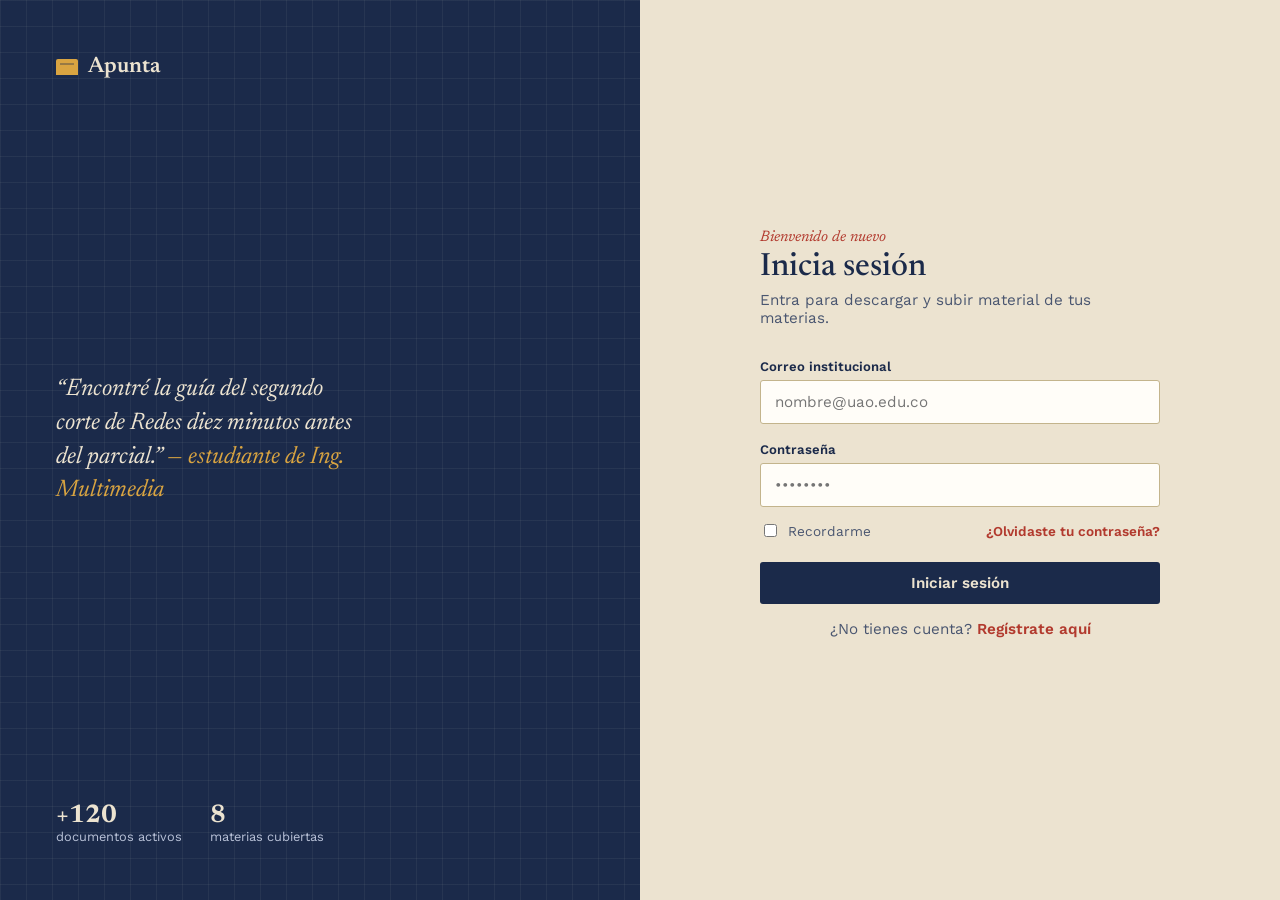
==== login.html @ 5067c1ab "Web Se hace la actualizacion del login, index, los estilos css, el main js, todo como estructural y " ====
<head>
<meta charset="UTF-8">
<meta name="viewport" content="width=device-width, initial-scale=1">
<title>Iniciar sesión — Apunta</title>
<link rel="stylesheet" href="css/styles.css">
</head>
<body>

<div class="auth-shell">
  <aside class="auth-side grid-texture">
    <a href="index.html" class="brand"><span class="tab"></span>Apunta</a>
    <p class="auth-quote">“Encontré la guía del segundo corte de Redes diez minutos antes del parcial.” <span>— estudiante de Ing. Multimedia</span></p>
    <div class="auth-stat">
      <div><strong>+120</strong><small>documentos activos</small></div>
      <div><strong>8</strong><small>materias cubiertas</small></div>
    </div>
  </aside>

  <div class="auth-main">
    <div class="auth-card">
      <p class="kicker">Bienvenido de nuevo</p>
      <h1>Inicia sesión</h1>
      <p>Entra para descargar y subir material de tus materias.</p>

      <div class="form-status ok" id="formStatus">Inicio de sesión simulado — aún no hay backend conectado.</div>

      <form id="loginForm" novalidate>
        <div class="field">
          <label for="correo">Correo institucional</label>
          <input type="email" id="correo" name="correo" placeholder="nombre@uao.edu.co" required>
        </div>
        <div class="field">
          <label for="contrasena">Contraseña</label>
          <input type="password" id="contrasena" name="contrasena" placeholder="••••••••" required>
        </div>

        <div class="form-row-between">
          <label class="checkbox-line"><input type="checkbox" id="recordar"> Recordarme</label>
          <a href="#" class="link-pen">¿Olvidaste tu contraseña?</a>
        </div>

        <button type="submit" class="btn btn-primary btn-block">Iniciar sesión</button>
      </form>

      <p class="auth-switch">¿No tienes cuenta? <a href="registro.html" class="link-pen">Regístrate aquí</a></p>
    </div>
  </div>
</div>

<script src="js/main.js"></script>
</body>
</html>
---- css/styles.css ----
/* ============================================================
   gestorRecursos — sistema de diseño
   Metáfora visual: carpeta de archivo académico / fichas de apuntes
   ============================================================ */

@import url('https://fonts.googleapis.com/css2?family=Newsreader:ital,opsz,wght@0,6..72,400;0,6..72,500;0,6..72,600;1,6..72,400&family=Work+Sans:wght@400;500;600;700&display=swap');

:root {
  --ink: #1b2a4a;
  --ink-light: #4a5670;
  --paper: #ece3d0;
  --paper-deep: #e2d6ba;
  --card: #fffdf8;
  --folder: #d9a441;
  --folder-dark: #b9852b;
  --pen: #b23a2e;
  --line: #d8cbae;
  --line-strong: #c3b48c;

  --serif: 'Newsreader', Georgia, serif;
  --sans: 'Work Sans', -apple-system, BlinkMacSystemFont, sans-serif;

  --radius: 3px;
  --max-w: 1120px;
}

* { box-sizing: border-box; }

html { scroll-behavior: smooth; }

body {
  margin: 0;
  font-family: var(--sans);
  color: var(--ink);
  background: var(--paper);
  -webkit-font-smoothing: antialiased;
}

img { max-width: 100%; display: block; }

a { color: inherit; }

.wrap {
  max-width: var(--max-w);
  margin: 0 auto;
  padding: 0 24px;
}

/* ---------- Texture: cuaderno cuadriculado sutil ---------- */
.grid-texture {
  background-image:
    linear-gradient(var(--line) 1px, transparent 1px),
    linear-gradient(90deg, var(--line) 1px, transparent 1px);
  background-size: 28px 28px;
  background-position: -1px -1px;
}

/* ---------- Header ---------- */
.site-header {
  position: sticky;
  top: 0;
  z-index: 40;
  background: var(--paper);
  border-bottom: 1px solid var(--line-strong);
}

.site-header .bar {
  display: flex;
  align-items: center;
  justify-content: space-between;
  padding: 18px 24px;
  max-width: var(--max-w);
  margin: 0 auto;
}

.brand {
  display: flex;
  align-items: center;
  gap: 10px;
  font-family: var(--serif);
  font-size: 1.4rem;
  font-weight: 600;
  text-decoration: none;
  color: var(--ink);
}

.brand .tab {
  width: 22px;
  height: 16px;
  background: var(--folder);
  border-radius: 2px 2px 0 0;
  position: relative;
}
.brand .tab::after {
  content: '';
  position: absolute;
  inset: 4px 4px auto 4px;
  height: 2px;
  background: rgba(27,42,74,0.35);
}

nav.main-nav {
  display: flex;
  align-items: center;
  gap: 32px;
}

nav.main-nav a {
  text-decoration: none;
  font-size: 0.95rem;
  color: var(--ink-light);
  transition: color .15s ease;
}
nav.main-nav a:hover { color: var(--ink); }

.nav-actions { display: flex; align-items: center; gap: 14px; }

.menu-toggle {
  display: none;
  background: none;
  border: 1px solid var(--line-strong);
  border-radius: var(--radius);
  padding: 8px 10px;
  cursor: pointer;
}
.menu-toggle span,
.menu-toggle span::before,
.menu-toggle span::after {
  content: '';
  display: block;
  width: 18px;
  height: 2px;
  background: var(--ink);
  position: relative;
}
.menu-toggle span::before { position: absolute; top: -6px; }
.menu-toggle span::after { position: absolute; top: 6px; }

/* ---------- Buttons ---------- */
.btn {
  display: inline-flex;
  align-items: center;
  justify-content: center;
  gap: 8px;
  padding: 11px 22px;
  border-radius: var(--radius);
  font-family: var(--sans);
  font-weight: 600;
  font-size: 0.95rem;
  text-decoration: none;
  border: 1px solid transparent;
  cursor: pointer;
  transition: transform .12s ease, box-shadow .12s ease, background .15s ease;
}
.btn:active { transform: translateY(1px); }

.btn-primary {
  background: var(--ink);
  color: var(--paper);
}
.btn-primary:hover { background: #263a63; }

.btn-ghost {
  background: transparent;
  color: var(--ink);
  border-color: var(--line-strong);
}
.btn-ghost:hover { background: rgba(27,42,74,0.06); }

.btn-block { width: 100%; }

/* ---------- Hero ---------- */
.hero {
  padding: 88px 0 96px;
  position: relative;
  overflow: hidden;
}

.hero .wrap {
  display: grid;
  grid-template-columns: 1.1fr 0.9fr;
  gap: 56px;
  align-items: center;
}

.eyebrow-stamp {
  display: inline-block;
  font-family: var(--serif);
  font-style: italic;
  font-size: 0.95rem;
  color: var(--pen);
  border: 1.5px solid var(--pen);
  border-radius: 50% 50% 48% 52% / 55% 48% 52% 45%;
  padding: 6px 16px;
  transform: rotate(-4deg);
  margin-bottom: 22px;
}

.hero h1 {
  font-family: var(--serif);
  font-weight: 500;
  font-size: clamp(2.4rem, 4.4vw, 3.6rem);
  line-height: 1.08;
  margin: 0 0 22px;
  max-width: 14ch;
}

.hero h1 em {
  font-style: italic;
  color: var(--folder-dark);
}

.hero p.lede {
  font-size: 1.1rem;
  line-height: 1.6;
  color: var(--ink-light);
  max-width: 46ch;
  margin: 0 0 32px;
}

.hero-actions { display: flex; gap: 14px; flex-wrap: wrap; margin-bottom: 28px; }

.hero-meta {
  display: flex;
  gap: 22px;
  font-size: 0.85rem;
  color: var(--ink-light);
}
.hero-meta strong { color: var(--ink); font-family: var(--serif); font-size: 1.05rem; display: block; }

/* ---------- Card stack (visual hero derecho) ---------- */
.card-stack {
  position: relative;
  height: 380px;
}

.index-card {
  position: absolute;
  width: 78%;
  background: var(--card);
  border: 1px solid var(--line-strong);
  border-radius: var(--radius);
  box-shadow: 0 10px 24px -10px rgba(27,42,74,0.28);
  padding: 20px 22px;
}

.index-card .subject {
  font-size: 0.72rem;
  letter-spacing: 0.02em;
  color: var(--folder-dark);
  font-weight: 600;
  margin-bottom: 8px;
}

.index-card h3 {
  font-family: var(--serif);
  font-weight: 500;
  font-size: 1.05rem;
  margin: 0 0 10px;
}

.index-card .ruled {
  height: 1px;
  background: repeating-linear-gradient(90deg, var(--line) 0 6px, transparent 6px 12px);
  margin: 8px 0;
}

.index-card .rating {
  display: flex;
  align-items: center;
  gap: 6px;
  font-size: 0.8rem;
  color: var(--ink-light);
  margin-top: 12px;
}
.index-card .rating .mark {
  color: var(--pen);
  font-family: var(--serif);
  font-style: italic;
  font-size: 1rem;
}

.card-1 { top: 0; left: 0; transform: rotate(-4deg); z-index: 3; }
.card-2 { top: 60px; left: 18%; transform: rotate(3deg); z-index: 2; }
.card-3 { top: 130px; left: 4%; transform: rotate(-1.5deg); z-index: 1; opacity: 0.9; }

/* ---------- Sections ---------- */
.section {
  padding: 84px 0;
  border-top: 1px solid var(--line-strong);
}

.section-head {
  max-width: 56ch;
  margin-bottom: 48px;
}

.section-head .kicker {
  font-family: var(--serif);
  font-style: italic;
  color: var(--pen);
  font-size: 1rem;
  margin: 0 0 8px;
}

.section-head h2 {
  font-family: var(--serif);
  font-weight: 500;
  font-size: clamp(1.7rem, 3vw, 2.3rem);
  margin: 0 0 14px;
  line-height: 1.2;
}

.section-head p {
  color: var(--ink-light);
  line-height: 1.6;
  margin: 0;
}

/* ---------- Steps (cómo funciona) ---------- */
.steps {
  display: grid;
  grid-template-columns: repeat(3, 1fr);
  gap: 28px;
}

.step {
  background: var(--card);
  border: 1px solid var(--line-strong);
  border-radius: var(--radius);
  padding: 28px 24px;
  position: relative;
}

.step .tab-label {
  position: absolute;
  top: -13px;
  left: 22px;
  background: var(--folder);
  color: var(--ink);
  font-family: var(--serif);
  font-weight: 600;
  font-size: 0.85rem;
  padding: 4px 12px;
  border-radius: 2px 2px 0 0;
}

.step h3 {
  font-family: var(--serif);
  font-weight: 500;
  font-size: 1.2rem;
  margin: 12px 0 10px;
}

.step p {
  color: var(--ink-light);
  line-height: 1.55;
  margin: 0;
  font-size: 0.95rem;
}

/* ---------- Materias grid ---------- */
.materias-grid {
  display: grid;
  grid-template-columns: repeat(4, 1fr);
  gap: 16px;
}

.materia-chip {
  background: var(--card);
  border: 1px solid var(--line-strong);
  border-left: 4px solid var(--folder);
  border-radius: var(--radius);
  padding: 16px 16px;
}

.materia-chip .n {
  font-family: var(--serif);
  font-weight: 500;
  font-size: 1.02rem;
  margin-bottom: 4px;
}

.materia-chip .s {
  font-size: 0.78rem;
  color: var(--ink-light);
}

/* ---------- CTA final ---------- */
.cta-band {
  background: var(--ink);
  color: var(--paper);
  border-radius: var(--radius);
  padding: 56px 48px;
  display: flex;
  align-items: center;
  justify-content: space-between;
  gap: 32px;
  flex-wrap: wrap;
}

.cta-band h2 {
  font-family: var(--serif);
  font-weight: 500;
  font-size: 1.8rem;
  margin: 0 0 8px;
  max-width: 18ch;
}

.cta-band p { color: #c9d2e4; margin: 0; max-width: 40ch; }

.cta-band .btn-primary {
  background: var(--folder);
  color: var(--ink);
}
.cta-band .btn-primary:hover { background: #e5b455; }

/* ---------- Footer ---------- */
footer.site-footer {
  border-top: 1px solid var(--line-strong);
  padding: 36px 0;
  font-size: 0.85rem;
  color: var(--ink-light);
}
footer.site-footer .wrap {
  display: flex;
  justify-content: space-between;
  align-items: center;
  flex-wrap: wrap;
  gap: 12px;
}

/* ============================================================
   Autenticación (login / registro)
   ============================================================ */

.auth-shell {
  min-height: 100vh;
  display: grid;
  grid-template-columns: 1fr 1fr;
}

.auth-side {
  background: var(--ink);
  color: var(--paper);
  padding: 56px;
  display: flex;
  flex-direction: column;
  justify-content: space-between;
  position: relative;
  overflow: hidden;
}

.auth-side::before {
  content: '';
  position: absolute;
  inset: 0;
  background-image: linear-gradient(rgba(236,227,208,0.06) 1px, transparent 1px),
                     linear-gradient(90deg, rgba(236,227,208,0.06) 1px, transparent 1px);
  background-size: 26px 26px;
}

.auth-side > * { position: relative; z-index: 1; }

.auth-side .brand { color: var(--paper); }

.auth-quote {
  font-family: var(--serif);
  font-style: italic;
  font-size: 1.5rem;
  line-height: 1.4;
  max-width: 24ch;
}

.auth-quote span { color: var(--folder); }

.auth-side .auth-stat {
  display: flex;
  gap: 28px;
}
.auth-side .auth-stat strong {
  display: block;
  font-family: var(--serif);
  font-size: 1.6rem;
}
.auth-side .auth-stat small {
  color: #b9c2d8;
  font-size: 0.8rem;
}

.auth-main {
  display: flex;
  align-items: center;
  justify-content: center;
  padding: 48px 24px;
}

.auth-card {
  width: 100%;
  max-width: 400px;
}

.auth-card .kicker {
  font-family: var(--serif);
  font-style: italic;
  color: var(--pen);
  margin: 0 0 6px;
}

.auth-card h1 {
  font-family: var(--serif);
  font-weight: 500;
  font-size: 2rem;
  margin: 0 0 8px;
}

.auth-card > p {
  color: var(--ink-light);
  margin: 0 0 32px;
  font-size: 0.95rem;
}

.field {
  margin-bottom: 18px;
}

.field label {
  display: block;
  font-size: 0.82rem;
  font-weight: 600;
  color: var(--ink);
  margin-bottom: 6px;
}

.field input,
.field select {
  width: 100%;
  padding: 12px 14px;
  border: 1px solid var(--line-strong);
  border-radius: var(--radius);
  background: var(--card);
  font-family: var(--sans);
  font-size: 0.95rem;
  color: var(--ink);
}

.field input:focus,
.field select:focus {
  outline: 2px solid var(--folder);
  outline-offset: 1px;
  border-color: var(--folder);
}

.field-row {
  display: grid;
  grid-template-columns: 1fr 1fr;
  gap: 14px;
}

.field-hint {
  font-size: 0.78rem;
  color: var(--ink-light);
  margin-top: 6px;
}

.form-row-between {
  display: flex;
  align-items: center;
  justify-content: space-between;
  margin: -4px 0 22px;
  font-size: 0.85rem;
}

.checkbox-line {
  display: flex;
  align-items: center;
  gap: 8px;
  color: var(--ink-light);
}

.link-pen {
  color: var(--pen);
  text-decoration: none;
  font-weight: 600;
}
.link-pen:hover { text-decoration: underline; }

.auth-switch {
  text-align: center;
  margin-top: 26px;
  font-size: 0.9rem;
  color: var(--ink-light);
}

.form-status {
  display: none;
  font-size: 0.85rem;
  padding: 10px 14px;
  border-radius: var(--radius);
  margin-bottom: 18px;
}
.form-status.visible { display: block; }
.form-status.ok {
  background: rgba(217,164,65,0.18);
  color: var(--folder-dark);
  border: 1px solid var(--folder);
}

/* ---------- Responsive ---------- */
@media (max-width: 900px) {
  .hero .wrap { grid-template-columns: 1fr; }
  .card-stack { height: 300px; margin-top: 12px; }
  .steps { grid-template-columns: 1fr; }
  .materias-grid { grid-template-columns: repeat(2, 1fr); }
  .auth-shell { grid-template-columns: 1fr; }
  .auth-side { display: none; }
}

@media (max-width: 720px) {
  nav.main-nav { display: none; }
  .menu-toggle { display: inline-flex; align-items: center; justify-content: center; }
  .nav-actions .btn-ghost { display: none; }

  .site-header.nav-open nav.main-nav {
    display: flex;
    flex-direction: column;
    align-items: flex-start;
    gap: 4px;
    position: absolute;
    top: 100%;
    left: 0;
    right: 0;
    background: var(--paper);
    border-bottom: 1px solid var(--line-strong);
    padding: 16px 24px 22px;
  }

  .cta-band { flex-direction: column; text-align: center; padding: 40px 24px; }
}

@media (max-width: 520px) {
  .field-row { grid-template-columns: 1fr; }
  .materias-grid { grid-template-columns: 1fr 1fr; }
  .hero { padding: 56px 0 64px; }
}
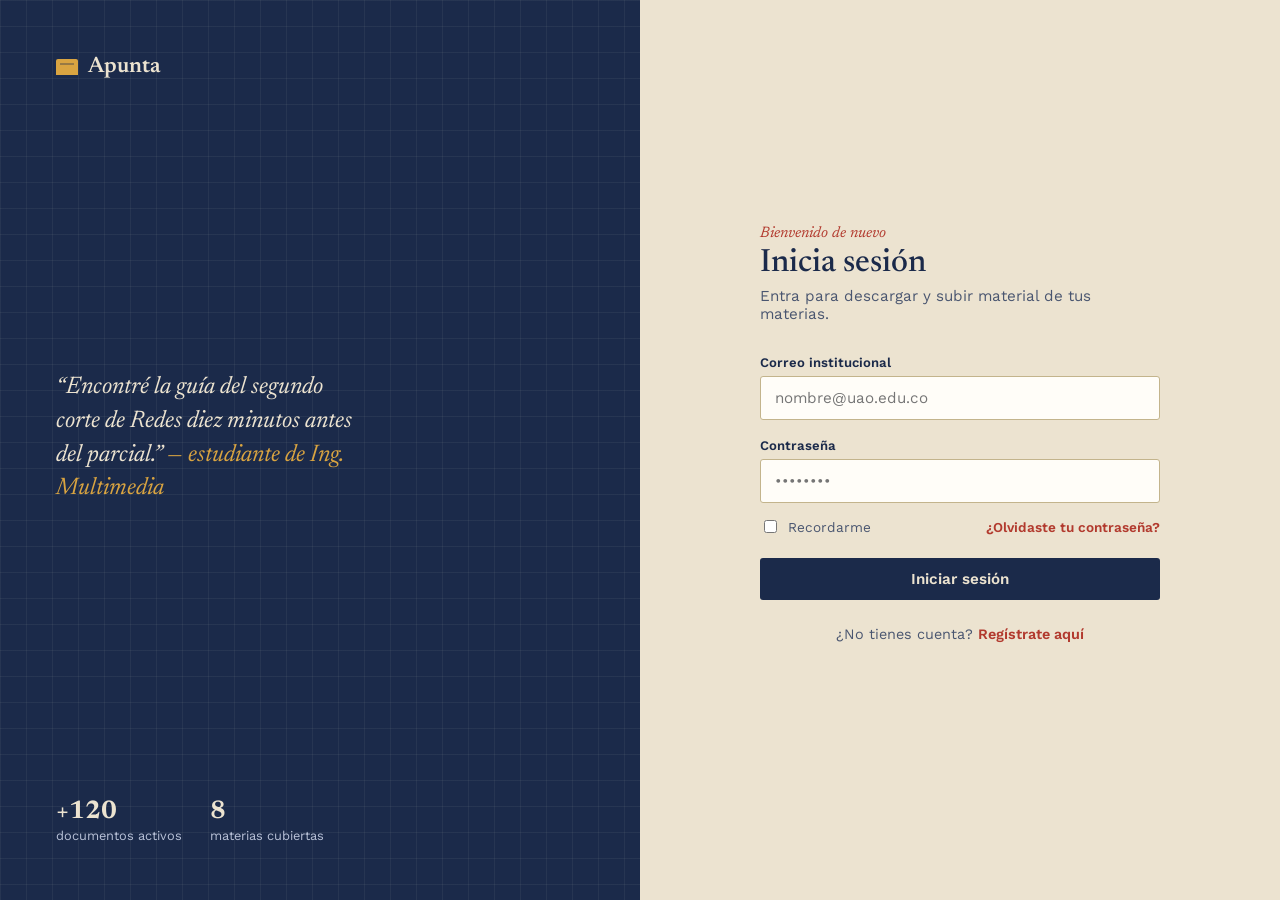
==== commit fd4c4d2d: "fix(html): agrega DOCTYPE y lang=es en todas las vistas" ====
--- a/login.html
+++ b/login.html
@@ -1,52 +1,62 @@
+<!DOCTYPE html>
+<html lang="es">
 <head>
-<meta charset="UTF-8">
-<meta name="viewport" content="width=device-width, initial-scale=1">
-<title>Iniciar sesión — Apunta</title>
-<link rel="stylesheet" href="css/styles.css">
+  <meta charset="UTF-8">
+  <meta name="viewport" content="width=device-width, initial-scale=1">
+  <title>Iniciar sesión — Apunta</title>
+  <link rel="stylesheet" href="css/styles.css">
 </head>
+
 <body>
 
-<div class="auth-shell">
-  <aside class="auth-side grid-texture">
-    <a href="index.html" class="brand"><span class="tab"></span>Apunta</a>
-    <p class="auth-quote">“Encontré la guía del segundo corte de Redes diez minutos antes del parcial.” <span>— estudiante de Ing. Multimedia</span></p>
-    <div class="auth-stat">
-      <div><strong>+120</strong><small>documentos activos</small></div>
-      <div><strong>8</strong><small>materias cubiertas</small></div>
-    </div>
-  </aside>
+  <div class="auth-shell">
+    <aside class="auth-side grid-texture">
+      <a href="index.html" class="brand"><span class="tab"></span>Apunta</a>
+      <p class="auth-quote">“Encontré la guía del segundo corte de Redes diez minutos antes del parcial.” <span>—
+          estudiante de Ing. Multimedia</span></p>
+      <div class="auth-stat">
+        <div><strong>+120</strong><small>documentos activos</small></div>
+        <div><strong>8</strong><small>materias cubiertas</small></div>
+      </div>
+    </aside>
 
-  <div class="auth-main">
-    <div class="auth-card">
-      <p class="kicker">Bienvenido de nuevo</p>
-      <h1>Inicia sesión</h1>
-      <p>Entra para descargar y subir material de tus materias.</p>
+    <div class="auth-main">
+      <div class="auth-card">
+        <a href="index.html" class="brand brand-mobile"><span class="tab"></span>Apunta</a>
+        <p class="kicker">Bienvenido de nuevo</p>
+        <h1>Inicia sesión</h1>
+        <p>Entra para descargar y subir material de tus materias.</p>
 
-      <div class="form-status ok" id="formStatus">Inicio de sesión simulado — aún no hay backend conectado.</div>
+        <div class="form-status ok" id="formStatus">Inicio de sesión simulado — aún no hay backend conectado.</div>
 
-      <form id="loginForm" novalidate>
-        <div class="field">
-          <label for="correo">Correo institucional</label>
-          <input type="email" id="correo" name="correo" placeholder="nombre@uao.edu.co" required>
-        </div>
-        <div class="field">
-          <label for="contrasena">Contraseña</label>
-          <input type="password" id="contrasena" name="contrasena" placeholder="••••••••" required>
-        </div>
+        <form id="loginForm" novalidate>
+          <div class="field">
+            <label for="correo">Correo institucional</label>
+            <input type="email" id="correo" name="correo" placeholder="nombre@uao.edu.co" required autocomplete="email"
+              aria-describedby="correo-error">
+            <small class="field-error" id="correo-error"></small>
+          </div>
+          <div class="field">
+            <label for="contrasena">Contraseña</label>
+            <input type="password" id="contrasena" name="contrasena" placeholder="••••••••" required
+              autocomplete="current-password" aria-describedby="contrasena-error">
+            <small class="field-error" id="contrasena-error"></small>
+          </div>
 
-        <div class="form-row-between">
-          <label class="checkbox-line"><input type="checkbox" id="recordar"> Recordarme</label>
-          <a href="#" class="link-pen">¿Olvidaste tu contraseña?</a>
-        </div>
+          <div class="form-row-between">
+            <label class="checkbox-line"><input type="checkbox" id="recordar"> Recordarme</label>
+            <a href="#" class="link-pen">¿Olvidaste tu contraseña?</a>
+          </div>
 
-        <button type="submit" class="btn btn-primary btn-block">Iniciar sesión</button>
-      </form>
+          <button type="submit" class="btn btn-primary btn-block">Iniciar sesión</button>
+        </form>
 
-      <p class="auth-switch">¿No tienes cuenta? <a href="registro.html" class="link-pen">Regístrate aquí</a></p>
+        <p class="auth-switch">¿No tienes cuenta? <a href="registro.html" class="link-pen">Regístrate aquí</a></p>
+      </div>
     </div>
   </div>
-</div>
 
-<script src="js/main.js"></script>
+  <script src="js/main.js"></script>
 </body>
+
 </html>
--- a/css/styles.css
+++ b/css/styles.css
@@ -112,6 +112,7 @@
   transition: color .15s ease;
 }
 nav.main-nav a:hover { color: var(--ink); }
+.nav-login { display: none; }
 
 .nav-actions { display: flex; align-items: center; gap: 14px; }
 
@@ -500,6 +501,11 @@
   max-width: 400px;
 }
 
+.brand-mobile {
+  display: none;
+  margin-bottom: 28px;
+}
+
 .auth-card .kicker {
   font-family: var(--serif);
   font-style: italic;
@@ -585,7 +591,7 @@
 }
 .link-pen:hover { text-decoration: underline; }
 
-.auth-switch {
+.auth-card > .auth-switch {
   text-align: center;
   margin-top: 26px;
   font-size: 0.9rem;
@@ -604,6 +610,23 @@
   background: rgba(217,164,65,0.18);
   color: var(--folder-dark);
   border: 1px solid var(--folder);
+}
+
+.field-error {
+  display: none;
+  color: var(--pen);
+  font-size: 0.78rem;
+  margin-top: 6px;
+}
+
+.field.invalid .field-error { display: block; }
+
+.field.invalid input:not([type="checkbox"]) {
+  border-color: var(--pen);
+}
+
+.field.invalid input:focus {
+  outline-color: var(--pen);
 }
 
 /* ---------- Responsive ---------- */
@@ -614,12 +637,15 @@
   .materias-grid { grid-template-columns: repeat(2, 1fr); }
   .auth-shell { grid-template-columns: 1fr; }
   .auth-side { display: none; }
+  .brand-mobile { display: flex; } 
 }
 
 @media (max-width: 720px) {
   nav.main-nav { display: none; }
   .menu-toggle { display: inline-flex; align-items: center; justify-content: center; }
   .nav-actions .btn-ghost { display: none; }
+  .nav-login { display: block; }
+  nav.main-nav a { padding: 10px 0; }
 
   .site-header.nav-open nav.main-nav {
     display: flex;
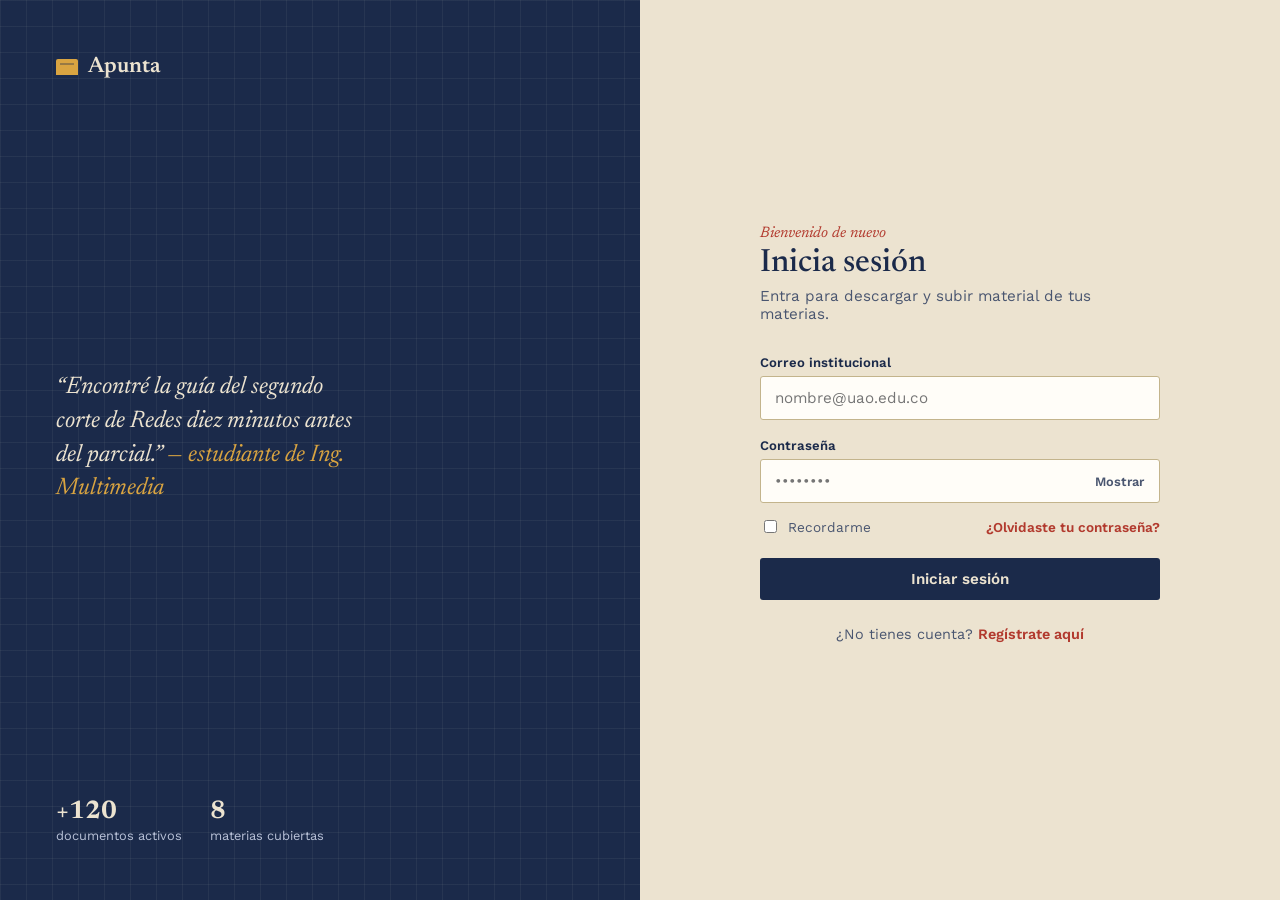
==== commit 4932ff3c: "feat(auth): botón para mostrar/ocultar contraseña" ====
--- a/login.html
+++ b/login.html
@@ -38,8 +38,11 @@
           </div>
           <div class="field">
             <label for="contrasena">Contraseña</label>
-            <input type="password" id="contrasena" name="contrasena" placeholder="••••••••" required
-              autocomplete="current-password" aria-describedby="contrasena-error">
+            <div class="input-wrap">
+              <input type="password" id="contrasena" name="contrasena" placeholder="••••••••" required
+                autocomplete="current-password" aria-describedby="contrasena-error">
+              <button type="button" class="toggle-pass" aria-controls="contrasena" aria-pressed="false" aria-label="Mostrar contraseña">Mostrar</button>
+            </div>
             <small class="field-error" id="contrasena-error"></small>
           </div>
 
--- a/css/styles.css
+++ b/css/styles.css
@@ -628,6 +628,28 @@
 .field.invalid input:focus {
   outline-color: var(--pen);
 }
+
+/* ---------- Mostrar / ocultar contraseña ---------- */
+.input-wrap { position: relative; }
+
+.input-wrap input { padding-right: 84px; }
+
+.toggle-pass {
+  position: absolute;
+  top: 50%;
+  right: 6px;
+  transform: translateY(-50%);
+  padding: 6px 10px;
+  border: 0;
+  border-radius: var(--radius);
+  background: none;
+  font-family: var(--sans);
+  font-size: 0.8rem;
+  font-weight: 600;
+  color: var(--ink-light);
+  cursor: pointer;
+}
+.toggle-pass:hover { color: var(--ink); background: rgba(27,42,74,0.06); }
 
 /* ---------- Responsive ---------- */
 @media (max-width: 900px) {
